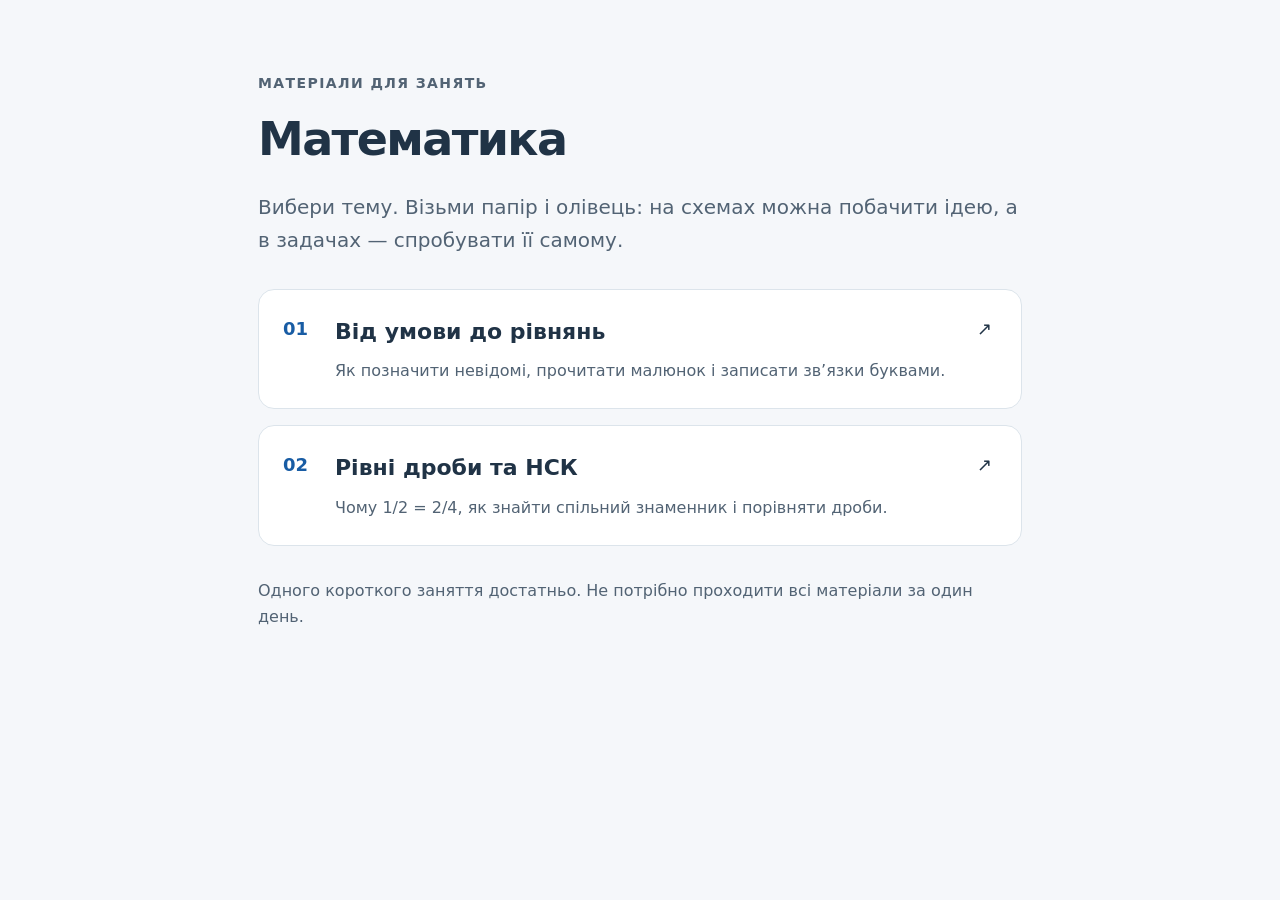
==== index.html @ 92169128 "Add illustrated math lessons and index for GitHub Pages" ====
<!doctype html>
<html lang="uk">
<head>
  <meta charset="utf-8">
  <meta name="viewport" content="width=device-width, initial-scale=1">
  <meta name="description" content="Короткі пояснення математики з наочними схемами та задачами.">
  <title>Математика — матеріали для занять</title>
  <link rel="stylesheet" href="styles.css">
</head>
<body>
  <main class="index">
    <p class="eyebrow">Матеріали для занять</p>
    <h1>Математика</h1>
    <p class="intro">Вибери тему. Візьми папір і олівець: на схемах можна побачити ідею, а в задачах — спробувати її самому.</p>
    <nav class="lesson-list" aria-label="Теми занять">
      <a class="lesson-link" href="equations.html">
        <span class="lesson-number">01</span>
        <span><strong>Від умови до рівнянь</strong><span class="description">Як позначити невідомі, прочитати малюнок і записати зв’язки буквами.</span></span>
        <span aria-hidden="true">↗</span>
      </a>
      <a class="lesson-link" href="fractions.html">
        <span class="lesson-number">02</span>
        <span><strong>Рівні дроби та НСК</strong><span class="description">Чому 1/2 = 2/4, як знайти спільний знаменник і порівняти дроби.</span></span>
        <span aria-hidden="true">↗</span>
      </a>
    </nav>
    <p class="note">Одного короткого заняття достатньо. Не потрібно проходити всі матеріали за один день.</p>
  </main>
</body>
</html>
---- styles.css ----
:root { color-scheme: light; --ink: #203346; --muted: #526374; --blue: #185ca4; --line: #dce4eb; --paper: #fff; --background: #f5f7fa; }
* { box-sizing: border-box; }
body { margin: 0; color: var(--ink); background: var(--background); font: 18px/1.65 system-ui, -apple-system, BlinkMacSystemFont, "Segoe UI", sans-serif; }
main { max-width: 820px; margin: 0 auto; padding: 44px 28px 72px; }
.index { padding-top: 72px; }
h1, h2, h3 { line-height: 1.25; }
h1 { font-size: clamp(32px, 5vw, 46px); letter-spacing: -.035em; margin: 16px 0 22px; }
h2 { font-size: 25px; margin: 38px 0 16px; }
h3 { font-size: 20px; margin: 0 0 12px; }
p { margin: 0 0 18px; }
a { color: var(--blue); text-underline-offset: 4px; }
a:focus-visible { outline: 3px solid #d39230; outline-offset: 5px; border-radius: 4px; }
.eyebrow { font-size: 14px; font-weight: 650; letter-spacing: .1em; text-transform: uppercase; color: var(--muted); margin: 0; }
.intro { font-size: 20px; color: var(--muted); }
.back { display: inline-block; margin-bottom: 24px; font-size: 16px; }
.lesson-list { display: grid; gap: 16px; margin: 32px 0; }
.lesson-link { display: grid; grid-template-columns: 36px 1fr 20px; gap: 16px; align-items: start; padding: 24px; border: 1px solid var(--line); border-radius: 16px; color: var(--ink); text-decoration: none; background: var(--paper); }
.lesson-link:hover { border-color: var(--blue); }
.lesson-link strong { display: block; font-size: 22px; }
.lesson-number { color: var(--blue); font-weight: 650; }
.description { display: block; color: var(--muted); font-size: 16px; margin-top: 8px; }
.note { font-size: 16px; color: var(--muted); }
.formula { font-size: 23px; font-weight: 650; color: var(--blue); margin: 16px 0; overflow-wrap: anywhere; }
.callout { background: #eaf2fa; border-left: 4px solid var(--blue); padding: 18px 22px; border-radius: 0 12px 12px 0; margin: 24px 0; }
.callout p:last-child { margin-bottom: 0; }
figure { margin: 28px 0; padding: 22px; background: var(--paper); border: 1px solid var(--line); border-radius: 16px; }
figure svg { display: block; width: 100%; height: auto; }
figcaption { font-size: 15px; color: var(--muted); margin-top: 16px; }
.exercise { padding: 22px; border: 1px solid var(--line); background: var(--paper); border-radius: 14px; margin: 16px 0; scroll-margin-top: 24px; }
.exercise p:last-child { margin-bottom: 0; }
.session { margin-top: 40px; padding-top: 8px; border-top: 1px solid var(--line); }
.session h2 { margin-top: 20px; }
.fraction-row { display: grid; grid-template-columns: 64px 1fr; gap: 16px; align-items: center; margin: 14px 0; }
.strip { display: grid; grid-template-columns: repeat(var(--parts), minmax(0, 1fr)); height: 48px; border: 2px solid var(--ink); border-radius: 5px; overflow: hidden; }
.strip span { background: #fff; border-right: 1px solid var(--ink); }
.strip span:last-child { border-right: 0; }
.strip .filled { background: #90bbe7; }
.fraction-label { font-weight: 650; font-size: 20px; }
.multiples { padding-left: 24px; }
.multiples li { padding: 8px 0; }
mark { background: #d8edc3; color: #203346; padding: 2px 6px; border-radius: 4px; }
.divider { margin: 36px 0; border: 0; border-top: 1px solid var(--line); }
footer { margin-top: 48px; font-size: 16px; }
@media (max-width: 540px) {
  body { font-size: 17px; }
  main { padding: 28px 18px 48px; }
  .index { padding-top: 44px; }
  .lesson-link { grid-template-columns: 26px 1fr 16px; gap: 10px; padding: 20px 16px; }
  .lesson-link strong { font-size: 20px; }
  figure { padding: 14px; }
  .formula { font-size: 21px; }
  .fraction-row { grid-template-columns: 46px 1fr; gap: 10px; }
  .exercise { padding: 18px; }
}
@media print {
  body { background: white; font-size: 12pt; }
  main { max-width: none; padding: 0; }
  .back, footer { display: none; }
  .exercise, figure { break-inside: avoid; }
}
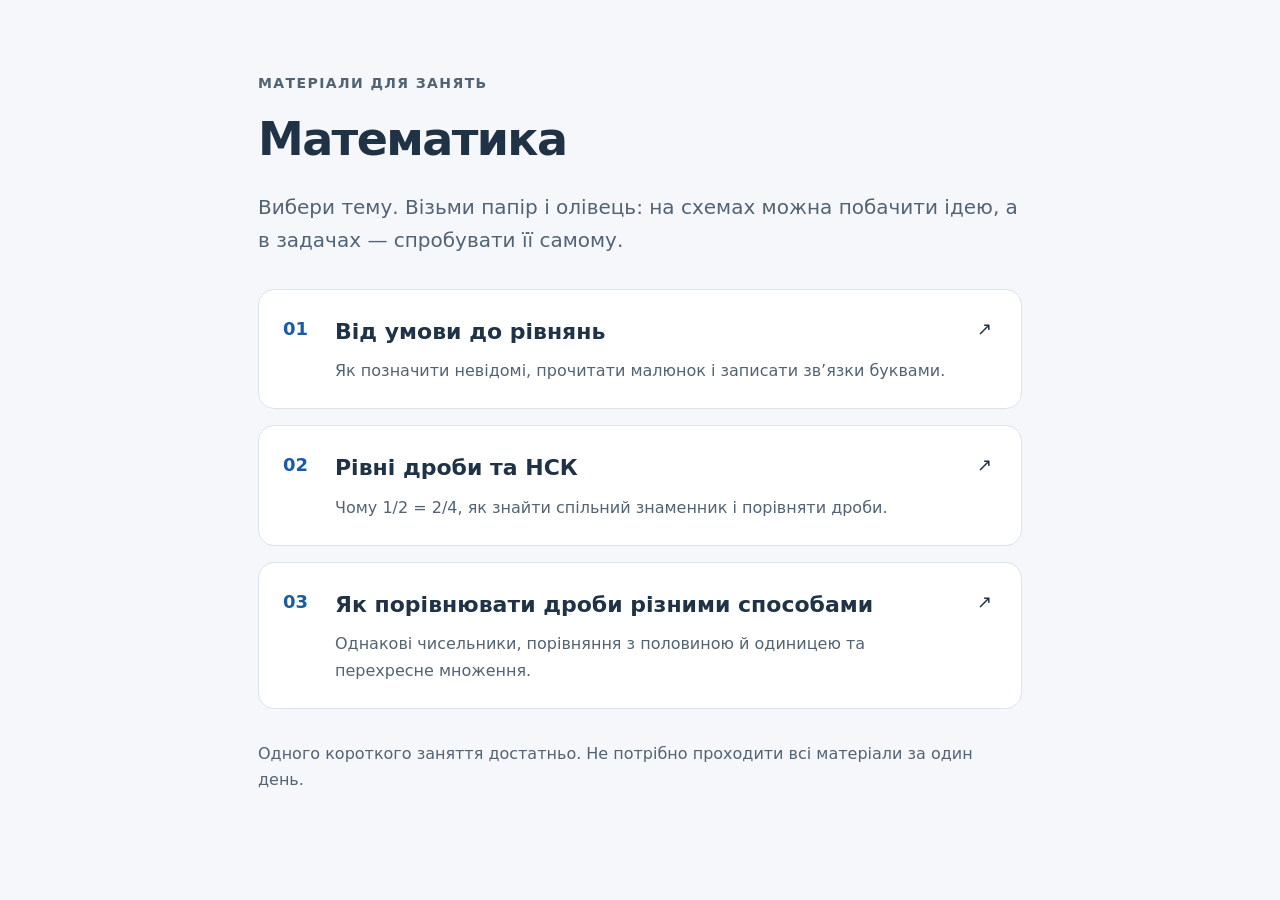
==== commit 6b0b6337: "Add alternative fraction comparison lesson" ====
--- a/index.html
+++ b/index.html
@@ -23,6 +23,11 @@
         <span><strong>Рівні дроби та НСК</strong><span class="description">Чому 1/2 = 2/4, як знайти спільний знаменник і порівняти дроби.</span></span>
         <span aria-hidden="true">↗</span>
       </a>
+      <a class="lesson-link" href="compare-fractions.html">
+        <span class="lesson-number">03</span>
+        <span><strong>Як порівнювати дроби різними способами</strong><span class="description">Однакові чисельники, порівняння з половиною й одиницею та перехресне множення.</span></span>
+        <span aria-hidden="true">↗</span>
+      </a>
     </nav>
     <p class="note">Одного короткого заняття достатньо. Не потрібно проходити всі матеріали за один день.</p>
   </main>
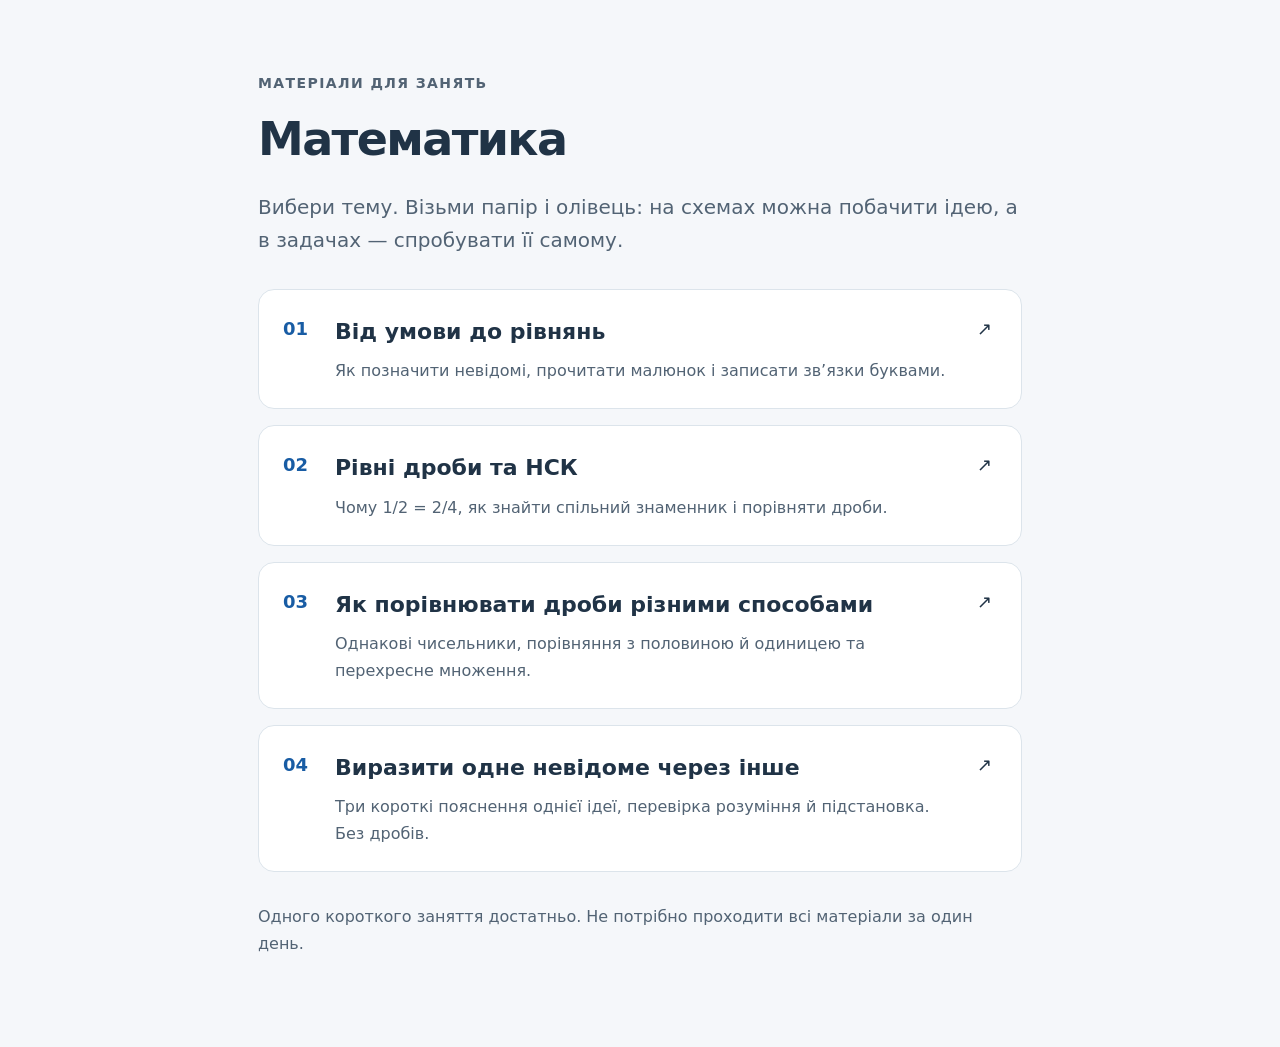
==== commit 8578eb78: "Explain expressing variables with three fraction-free approaches" ====
--- a/index.html
+++ b/index.html
@@ -28,6 +28,11 @@
         <span><strong>Як порівнювати дроби різними способами</strong><span class="description">Однакові чисельники, порівняння з половиною й одиницею та перехресне множення.</span></span>
         <span aria-hidden="true">↗</span>
       </a>
+      <a class="lesson-link" href="express-variable.html">
+        <span class="lesson-number">04</span>
+        <span><strong>Виразити одне невідоме через інше</strong><span class="description">Три короткі пояснення однієї ідеї, перевірка розуміння й підстановка. Без дробів.</span></span>
+        <span aria-hidden="true">↗</span>
+      </a>
     </nav>
     <p class="note">Одного короткого заняття достатньо. Не потрібно проходити всі матеріали за один день.</p>
   </main>
--- a/styles.css
+++ b/styles.css
@@ -40,6 +40,12 @@
 .multiples li { padding: 8px 0; }
 mark { background: #d8edc3; color: #203346; padding: 2px 6px; border-radius: 4px; }
 .divider { margin: 36px 0; border: 0; border-top: 1px solid var(--line); }
+.value-table { width: 100%; border-collapse: collapse; margin: 24px 0; font-size: 16px; }
+.value-table caption { text-align: left; color: var(--muted); margin-bottom: 8px; }
+.value-table th, .value-table td { padding: 10px 8px; border: 1px solid var(--line); text-align: left; overflow-wrap: anywhere; }
+.value-table th { background: #eaf2fa; }
+details > summary { cursor: pointer; color: var(--blue); padding: 10px 0; }
+details[open] > summary { margin-bottom: 18px; }
 footer { margin-top: 48px; font-size: 16px; }
 @media (max-width: 540px) {
   body { font-size: 17px; }
